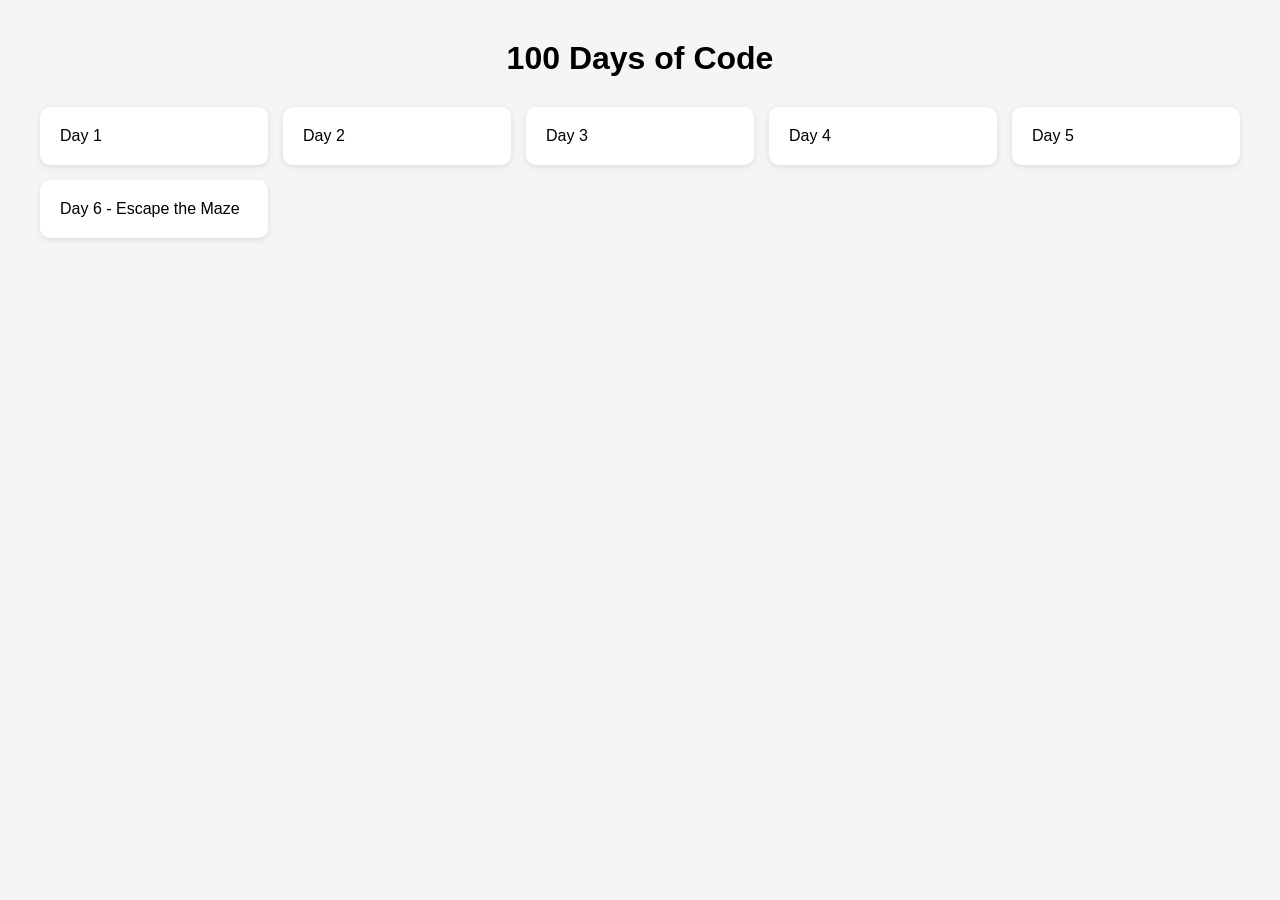
==== index.html @ 80c037fe "Create index.html" ====
<!DOCTYPE html>
<html lang="en">
<head>
  <meta charset="UTF-8">
  <title>100 Days of Code</title>
  <style>
    body {
      font-family: Arial, sans-serif;
      margin: 40px;
      background: #f5f5f5;
    }

    h1 {
      text-align: center;
    }

    .grid {
      display: grid;
      grid-template-columns: repeat(auto-fill, minmax(220px, 1fr));
      gap: 15px;
      margin-top: 30px;
    }

    a.card {
      display: block;
      padding: 20px;
      background: white;
      border-radius: 10px;
      text-decoration: none;
      color: black;
      box-shadow: 0 2px 6px rgba(0,0,0,0.1);
      transition: 0.2s;
    }

    a.card:hover {
      transform: translateY(-3px);
      box-shadow: 0 4px 12px rgba(0,0,0,0.2);
    }
  </style>
</head>

<body>

  <h1>100 Days of Code</h1>

  <div class="grid">
    <a class="card" href="./Day 1 - .../">Day 1</a>
    <a class="card" href="./Day 2 - .../">Day 2</a>
    <a class="card" href="./Day 3 - .../">Day 3</a>
    <a class="card" href="./Day 4 - .../">Day 4</a>
    <a class="card" href="./Day 5 - .../">Day 5</a>
    <a class="card" href="./Day 6 - Escape the Maze/">Day 6 - Escape the Maze</a>
  </div>

</body>
</html>
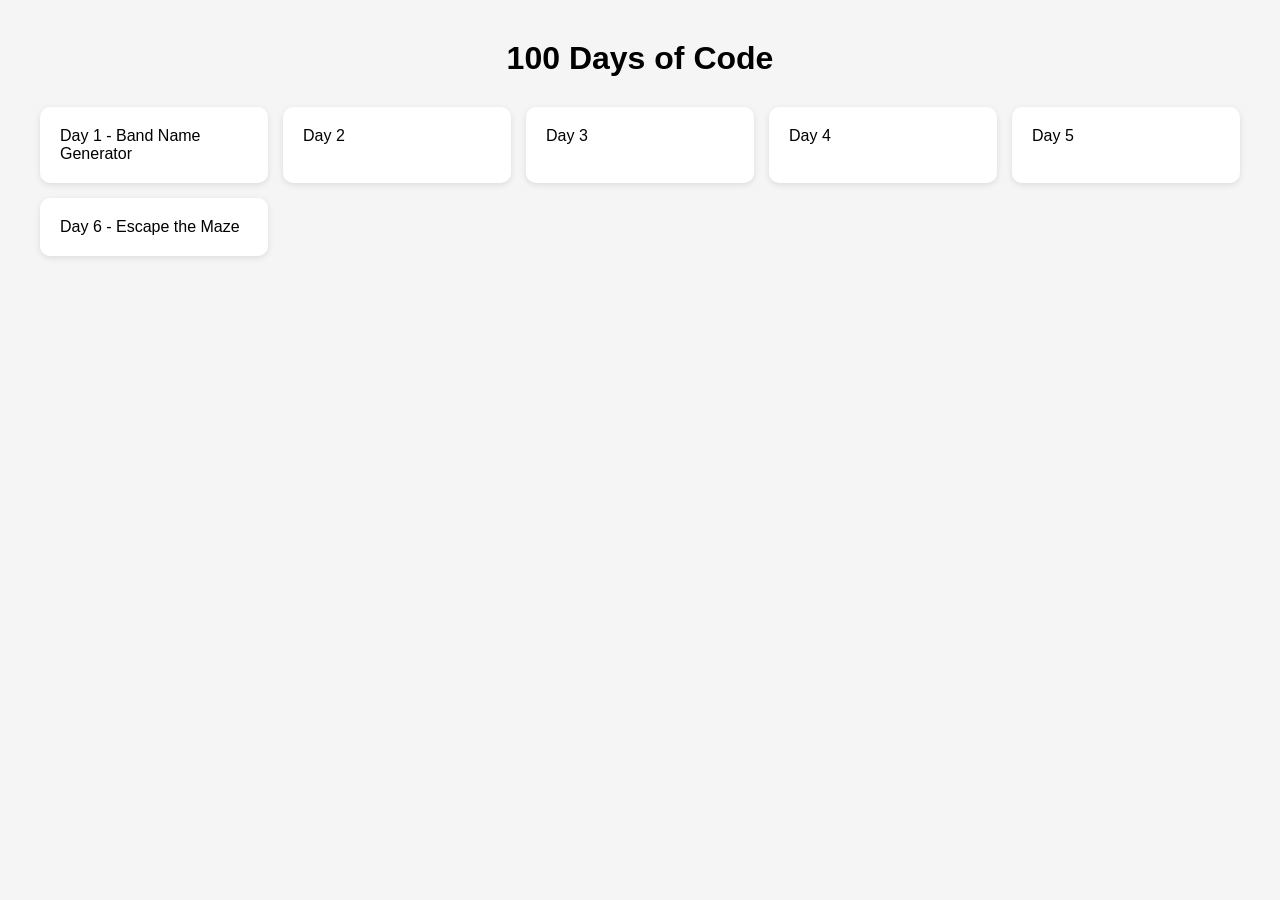
==== commit 3b0e3142: "Update index.html" ====
--- a/index.html
+++ b/index.html
@@ -44,7 +44,7 @@
   <h1>100 Days of Code</h1>
 
   <div class="grid">
-    <a class="card" href="./Day 1 - .../">Day 1</a>
+    <a class="card" href="./Day 1 - Band Name Generator/">Day 1 - Band Name Generator</a>
     <a class="card" href="./Day 2 - .../">Day 2</a>
     <a class="card" href="./Day 3 - .../">Day 3</a>
     <a class="card" href="./Day 4 - .../">Day 4</a>
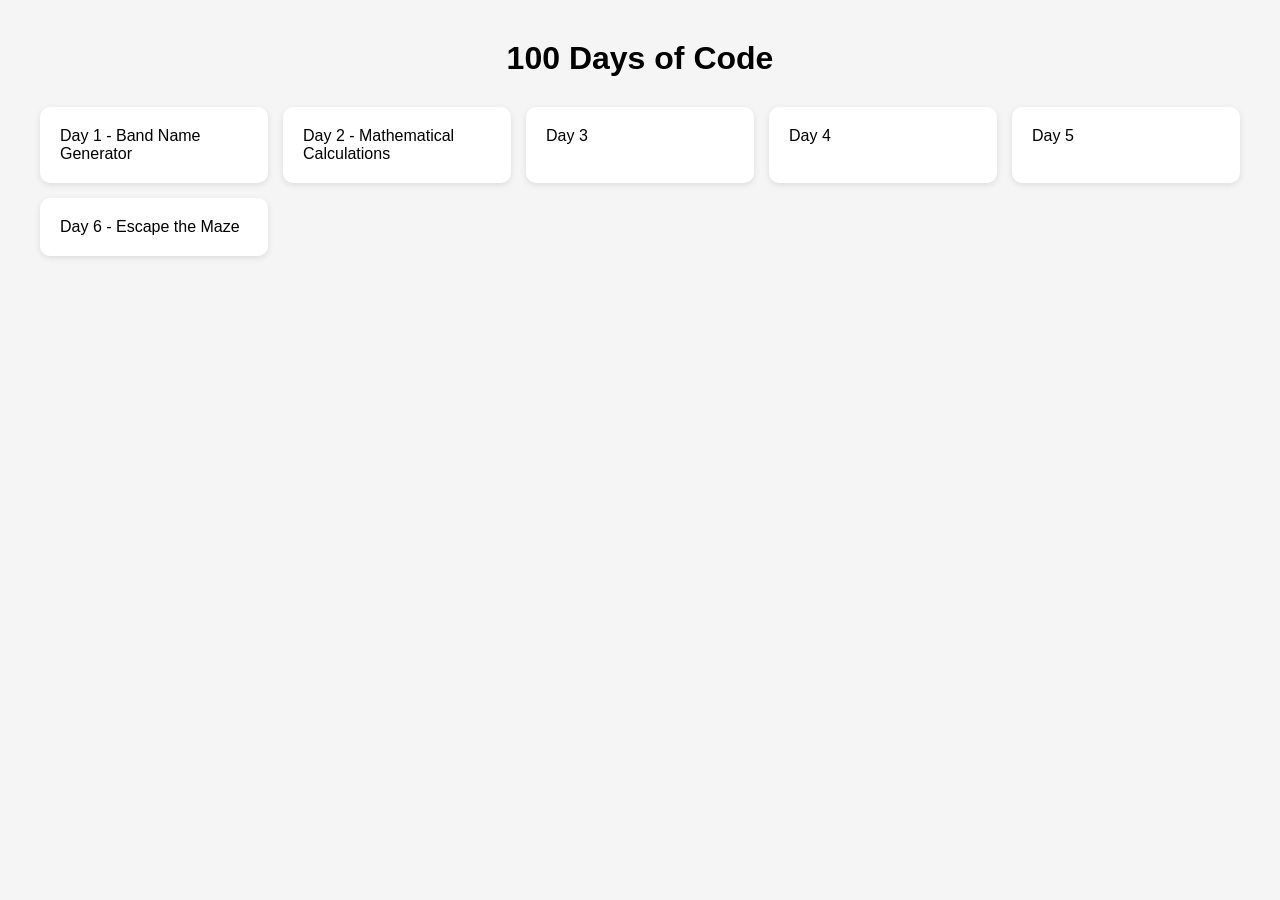
==== commit a7538192: "Update Day 2 link to point to Mathematical Calculations" ====
--- a/index.html
+++ b/index.html
@@ -45,7 +45,7 @@
 
   <div class="grid">
     <a class="card" href="./Day 1 - Band Name Generator/">Day 1 - Band Name Generator</a>
-    <a class="card" href="./Day 2 - .../">Day 2</a>
+    <a class="card" href="./Day 2 - Mathematical Calculations/">Day 2 - Mathematical Calculations</a>
     <a class="card" href="./Day 3 - .../">Day 3</a>
     <a class="card" href="./Day 4 - .../">Day 4</a>
     <a class="card" href="./Day 5 - .../">Day 5</a>
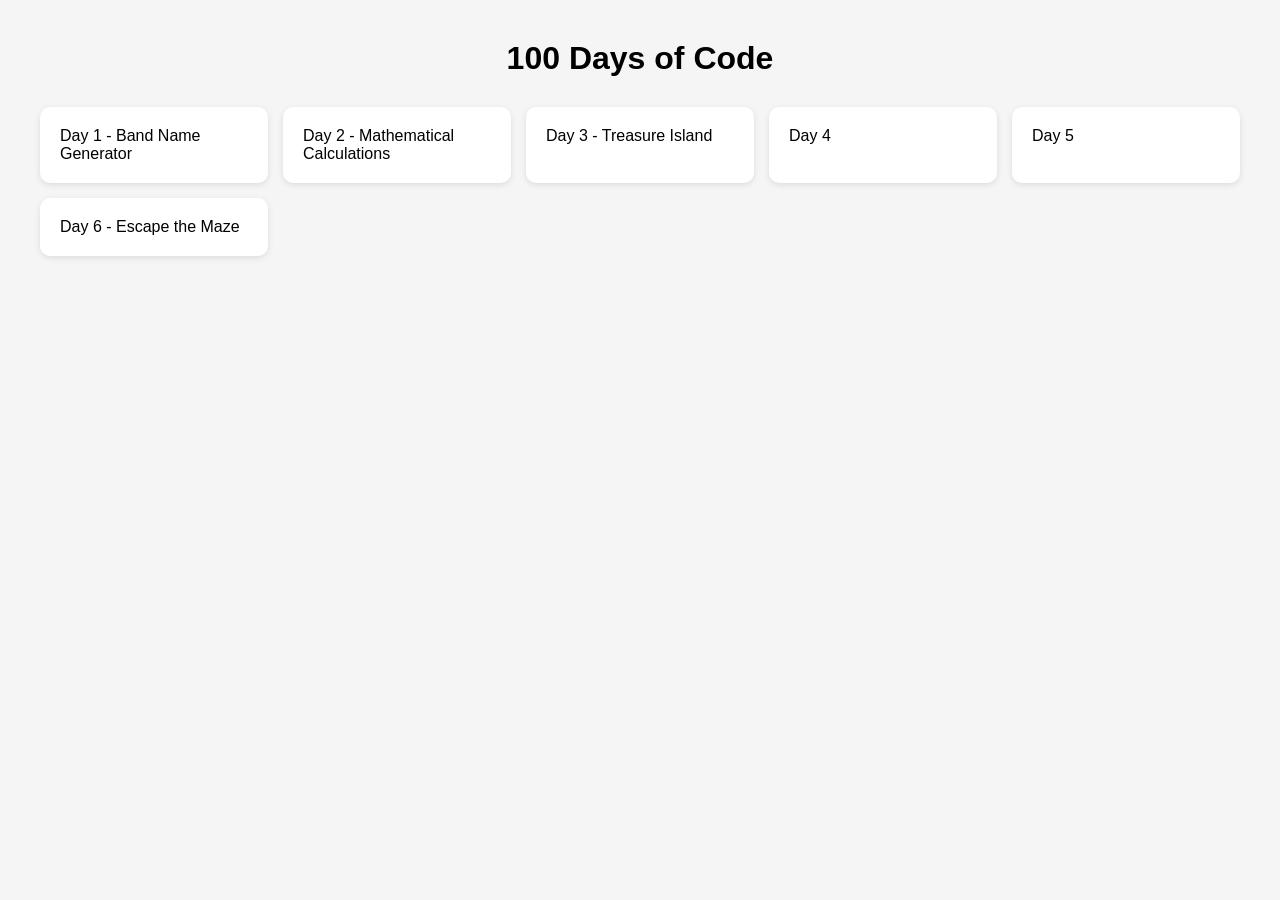
==== commit de756c6e: "Update index.html" ====
--- a/index.html
+++ b/index.html
@@ -46,7 +46,7 @@
   <div class="grid">
     <a class="card" href="./Day 1 - Band Name Generator/">Day 1 - Band Name Generator</a>
     <a class="card" href="./Day 2 - Mathematical Calculations/">Day 2 - Mathematical Calculations</a>
-    <a class="card" href="./Day 3 - .../">Day 3</a>
+    <a class="card" href="./Day 3 - Treasure Island/">Day 3 - Treasure Island</a>
     <a class="card" href="./Day 4 - .../">Day 4</a>
     <a class="card" href="./Day 5 - .../">Day 5</a>
     <a class="card" href="./Day 6 - Escape the Maze/">Day 6 - Escape the Maze</a>
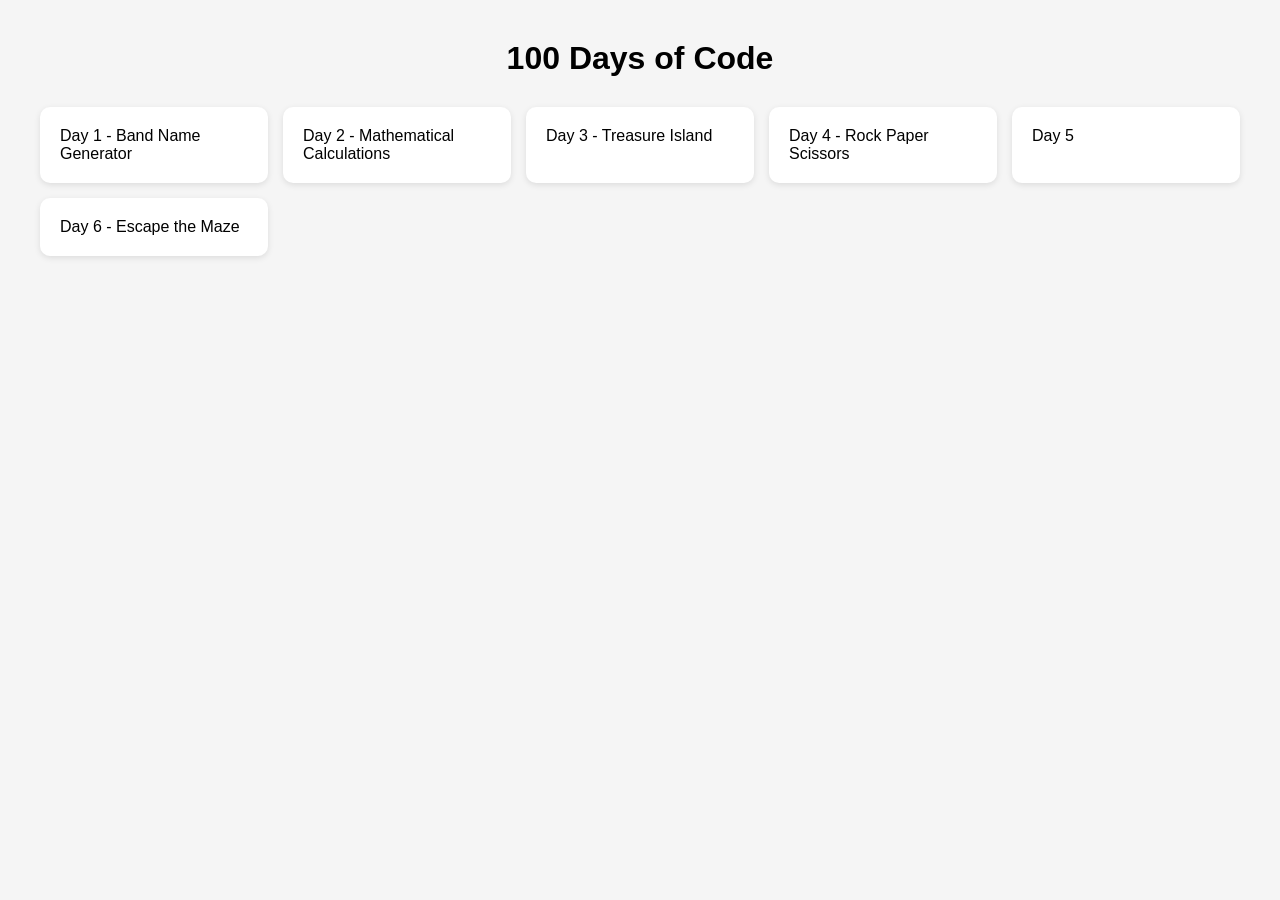
==== commit 0e05229a: "Update index.html" ====
--- a/index.html
+++ b/index.html
@@ -47,7 +47,7 @@
     <a class="card" href="./Day 1 - Band Name Generator/">Day 1 - Band Name Generator</a>
     <a class="card" href="./Day 2 - Mathematical Calculations/">Day 2 - Mathematical Calculations</a>
     <a class="card" href="./Day 3 - Treasure Island/">Day 3 - Treasure Island</a>
-    <a class="card" href="./Day 4 - .../">Day 4</a>
+    <a class="card" href="./Day 4 - Rock Paper Scissors/">Day 4 - Rock Paper Scissors</a>
     <a class="card" href="./Day 5 - .../">Day 5</a>
     <a class="card" href="./Day 6 - Escape the Maze/">Day 6 - Escape the Maze</a>
   </div>
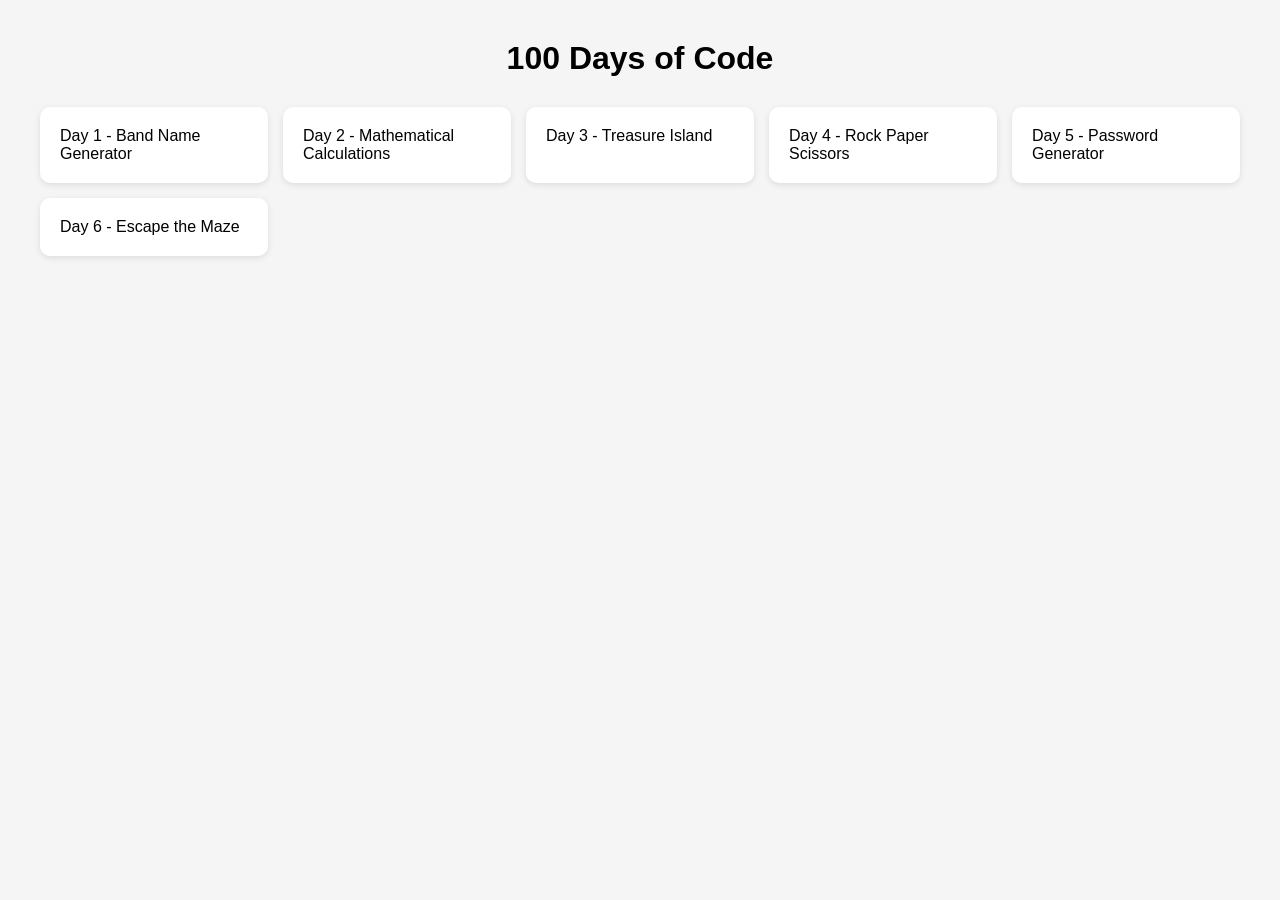
==== commit 7d637521: "Update index.html" ====
--- a/index.html
+++ b/index.html
@@ -48,7 +48,7 @@
     <a class="card" href="./Day 2 - Mathematical Calculations/">Day 2 - Mathematical Calculations</a>
     <a class="card" href="./Day 3 - Treasure Island/">Day 3 - Treasure Island</a>
     <a class="card" href="./Day 4 - Rock Paper Scissors/">Day 4 - Rock Paper Scissors</a>
-    <a class="card" href="./Day 5 - .../">Day 5</a>
+    <a class="card" href="./Day 5 - Password Generator/">Day 5 - Password Generator</a>
     <a class="card" href="./Day 6 - Escape the Maze/">Day 6 - Escape the Maze</a>
   </div>
 
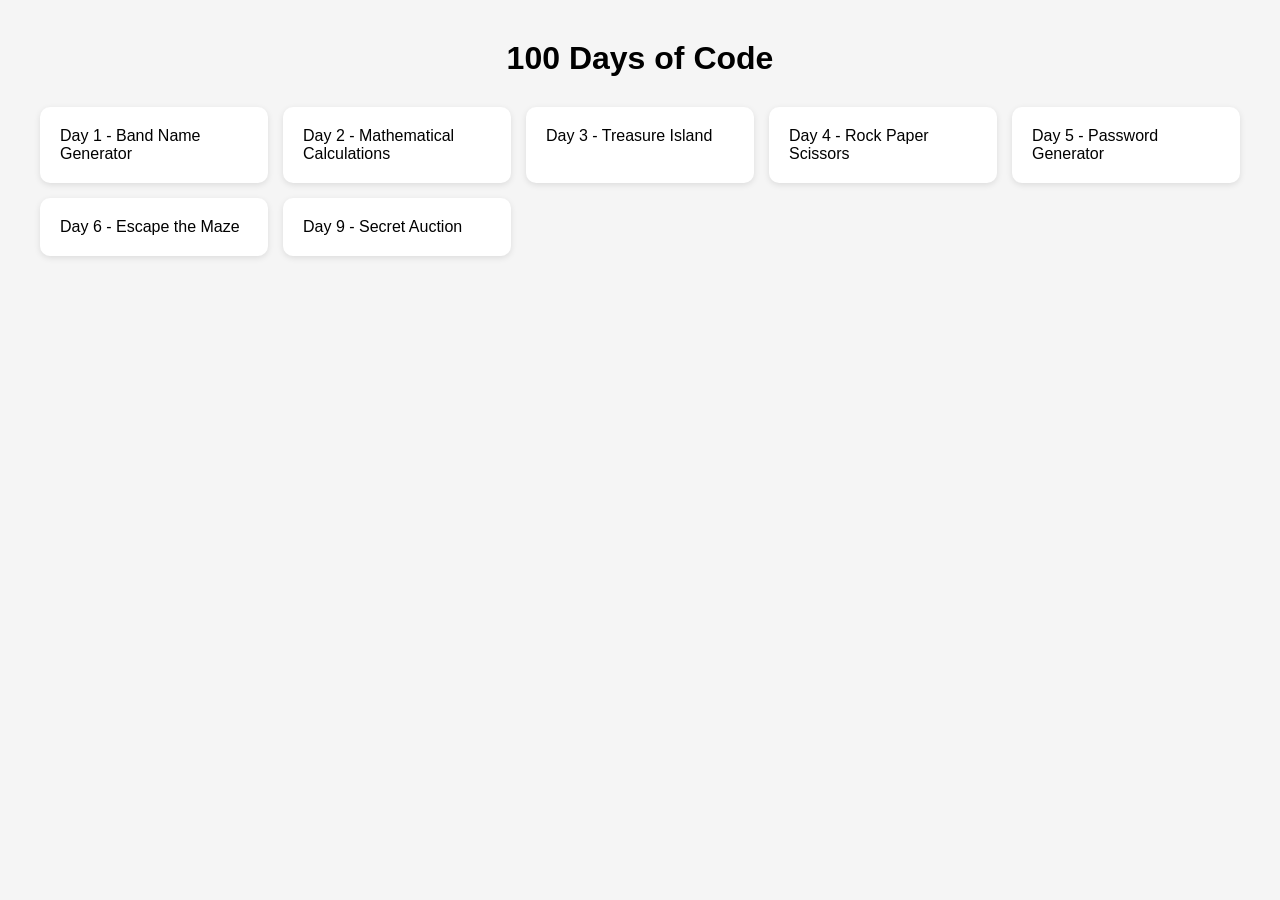
==== commit 53a9de46: "Add Day 9 - Secret Auction project and update index/README" ====
--- a/index.html
+++ b/index.html
@@ -50,6 +50,7 @@
     <a class="card" href="./Day 4 - Rock Paper Scissors/">Day 4 - Rock Paper Scissors</a>
     <a class="card" href="./Day 5 - Password Generator/">Day 5 - Password Generator</a>
     <a class="card" href="./Day 6 - Escape the Maze/">Day 6 - Escape the Maze</a>
+    <a class="card" href="./Day 9 - Secret Auction/">Day 9 - Secret Auction</a>
   </div>
 
 </body>
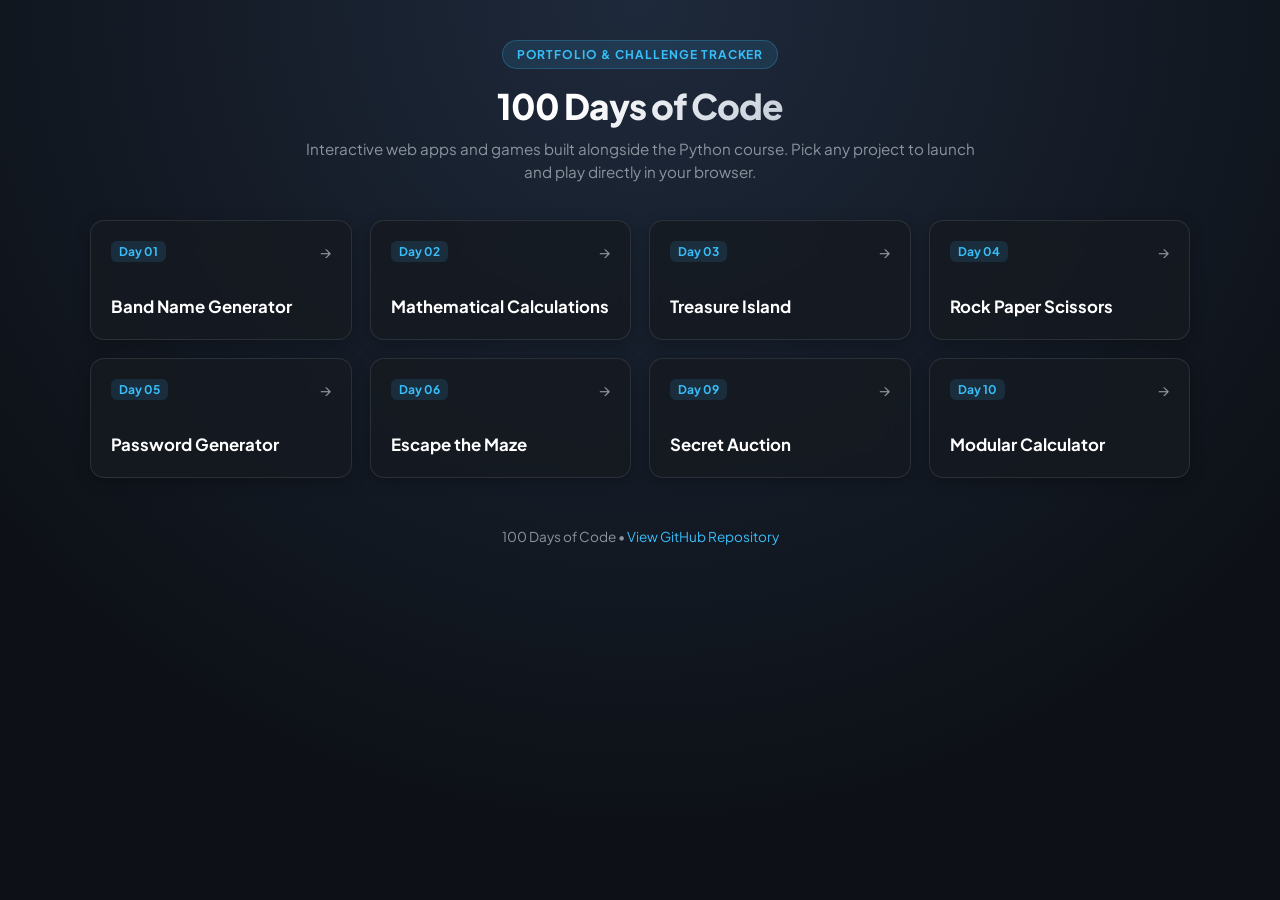
==== commit 4a017082: "feat(day10): rename folder to Day 10 - Calculator, add web frontend, and link to hub" ====
--- a/index.html
+++ b/index.html
@@ -1,57 +1,233 @@
-<!DOCTYPE html>
+﻿<!DOCTYPE html>
 <html lang="en">
 <head>
   <meta charset="UTF-8">
-  <title>100 Days of Code</title>
+  <meta name="viewport" content="width=device-width, initial-scale=1.0">
+  <title>100 Days of Code 🚀</title>
+  <link rel="preconnect" href="https://fonts.googleapis.com">
+  <link rel="preconnect" href="https://fonts.gstatic.com" crossorigin>
+  <link href="https://fonts.googleapis.com/css2?family=Plus+Jakarta+Sans:wght@400;500;600;700;800&display=swap" rel="stylesheet">
   <style>
+    :root {
+      --bg: #0d1117;
+      --card-bg: rgba(22, 27, 34, 0.85);
+      --card-border: rgba(240, 246, 252, 0.1);
+      --card-hover: rgba(30, 41, 59, 0.95);
+      --accent: #38bdf8;
+      --text: #f0f6fc;
+      --text-muted: #8b949e;
+    }
+
+    * {
+      box-sizing: border-box;
+      margin: 0;
+      padding: 0;
+    }
+
     body {
-      font-family: Arial, sans-serif;
-      margin: 40px;
-      background: #f5f5f5;
+      font-family: 'Plus Jakarta Sans', -apple-system, BlinkMacSystemFont, "Segoe UI", Roboto, sans-serif;
+      min-height: 100vh;
+      background: radial-gradient(circle at 50% 0%, #1e293b 0%, #0d1117 75%);
+      background-color: var(--bg);
+      color: var(--text);
+      padding: 40px 20px 60px;
+      display: flex;
+      flex-direction: column;
+      align-items: center;
+    }
+
+    .header {
+      text-align: center;
+      max-width: 680px;
+      margin-bottom: 36px;
+    }
+
+    .badge {
+      display: inline-block;
+      font-size: 0.75rem;
+      font-weight: 700;
+      text-transform: uppercase;
+      letter-spacing: 0.08em;
+      color: var(--accent);
+      background: rgba(56, 189, 248, 0.12);
+      border: 1px solid rgba(56, 189, 248, 0.25);
+      padding: 6px 14px;
+      border-radius: 9999px;
+      margin-bottom: 14px;
     }
 
     h1 {
-      text-align: center;
+      font-size: 2.2rem;
+      font-weight: 800;
+      letter-spacing: -0.03em;
+      margin-bottom: 10px;
+      background: linear-gradient(135deg, #ffffff 40%, #94a3b8 100%);
+      -webkit-background-clip: text;
+      -webkit-text-fill-color: transparent;
+    }
+
+    p.subtitle {
+      font-size: 0.95rem;
+      color: var(--text-muted);
+      line-height: 1.5;
     }
 
     .grid {
       display: grid;
-      grid-template-columns: repeat(auto-fill, minmax(220px, 1fr));
-      gap: 15px;
-      margin-top: 30px;
+      grid-template-columns: repeat(auto-fill, minmax(260px, 1fr));
+      gap: 18px;
+      width: 100%;
+      max-width: 1100px;
     }
 
     a.card {
-      display: block;
+      display: flex;
+      flex-direction: column;
+      justify-content: space-between;
+      min-height: 120px;
       padding: 20px;
-      background: white;
-      border-radius: 10px;
+      background: var(--card-bg);
+      border: 1px solid var(--card-border);
+      border-radius: 14px;
       text-decoration: none;
-      color: black;
-      box-shadow: 0 2px 6px rgba(0,0,0,0.1);
-      transition: 0.2s;
+      color: var(--text);
+      box-shadow: 0 4px 15px rgba(0, 0, 0, 0.25);
+      transition: all 0.2s cubic-bezier(0.4, 0, 0.2, 1);
+      backdrop-filter: blur(12px);
     }
 
     a.card:hover {
-      transform: translateY(-3px);
-      box-shadow: 0 4px 12px rgba(0,0,0,0.2);
+      transform: translateY(-4px);
+      background: var(--card-hover);
+      border-color: rgba(56, 189, 248, 0.35);
+      box-shadow: 0 10px 25px rgba(0, 0, 0, 0.4), 0 0 20px rgba(56, 189, 248, 0.15);
+    }
+
+    .card-top {
+      display: flex;
+      justify-content: space-between;
+      align-items: center;
+      margin-bottom: 12px;
+    }
+
+    .card-day {
+      font-size: 0.75rem;
+      font-weight: 700;
+      color: var(--accent);
+      background: rgba(56, 189, 248, 0.12);
+      padding: 3px 8px;
+      border-radius: 6px;
+    }
+
+    .card-arrow {
+      color: var(--text-muted);
+      font-size: 1rem;
+      transition: transform 0.2s ease;
+    }
+
+    a.card:hover .card-arrow {
+      transform: translateX(3px);
+      color: var(--accent);
+    }
+
+    .card-title {
+      font-size: 1.05rem;
+      font-weight: 700;
+      color: #fff;
+      line-height: 1.35;
+    }
+
+    footer {
+      margin-top: 50px;
+      color: var(--text-muted);
+      font-size: 0.85rem;
+      text-align: center;
+    }
+    
+    footer a {
+      color: var(--accent);
+      text-decoration: none;
     }
   </style>
 </head>
 
 <body>
 
-  <h1>100 Days of Code</h1>
+  <header class="header">
+    <span class="badge">Portfolio & Challenge Tracker</span>
+    <h1>100 Days of Code</h1>
+    <p class="subtitle">Interactive web apps and games built alongside the Python course. Pick any project to launch and play directly in your browser.</p>
+  </header>
 
   <div class="grid">
-    <a class="card" href="./Day 1 - Band Name Generator/">Day 1 - Band Name Generator</a>
-    <a class="card" href="./Day 2 - Mathematical Calculations/">Day 2 - Mathematical Calculations</a>
-    <a class="card" href="./Day 3 - Treasure Island/">Day 3 - Treasure Island</a>
-    <a class="card" href="./Day 4 - Rock Paper Scissors/">Day 4 - Rock Paper Scissors</a>
-    <a class="card" href="./Day 5 - Password Generator/">Day 5 - Password Generator</a>
-    <a class="card" href="./Day 6 - Escape the Maze/">Day 6 - Escape the Maze</a>
-    <a class="card" href="./Day 9 - Secret Auction/">Day 9 - Secret Auction</a>
+    <a class="card" href="./Day 1 - Band Name Generator/">
+      <div class="card-top">
+        <span class="card-day">Day 01</span>
+        <span class="card-arrow">→</span>
+      </div>
+      <div class="card-title">Band Name Generator</div>
+    </a>
+
+    <a class="card" href="./Day 2 - Mathematical Calculations/">
+      <div class="card-top">
+        <span class="card-day">Day 02</span>
+        <span class="card-arrow">→</span>
+      </div>
+      <div class="card-title">Mathematical Calculations</div>
+    </a>
+
+    <a class="card" href="./Day 3 - Treasure Island/">
+      <div class="card-top">
+        <span class="card-day">Day 03</span>
+        <span class="card-arrow">→</span>
+      </div>
+      <div class="card-title">Treasure Island</div>
+    </a>
+
+    <a class="card" href="./Day 4 - Rock Paper Scissors/">
+      <div class="card-top">
+        <span class="card-day">Day 04</span>
+        <span class="card-arrow">→</span>
+      </div>
+      <div class="card-title">Rock Paper Scissors</div>
+    </a>
+
+    <a class="card" href="./Day 5 - Password Generator/">
+      <div class="card-top">
+        <span class="card-day">Day 05</span>
+        <span class="card-arrow">→</span>
+      </div>
+      <div class="card-title">Password Generator</div>
+    </a>
+
+    <a class="card" href="./Day 6 - Escape the Maze/">
+      <div class="card-top">
+        <span class="card-day">Day 06</span>
+        <span class="card-arrow">→</span>
+      </div>
+      <div class="card-title">Escape the Maze</div>
+    </a>
+
+    <a class="card" href="./Day 9 - Secret Auction/">
+      <div class="card-top">
+        <span class="card-day">Day 09</span>
+        <span class="card-arrow">→</span>
+      </div>
+      <div class="card-title">Secret Auction</div>
+    </a>
+
+    <a class="card" href="./Day 10 - Calculator/">
+      <div class="card-top">
+        <span class="card-day">Day 10</span>
+        <span class="card-arrow">→</span>
+      </div>
+      <div class="card-title">Modular Calculator</div>
+    </a>
   </div>
+
+  <footer>
+    <p>100 Days of Code • <a href="https://github.com/aliallam123/100-Days-of-Code" target="_blank">View GitHub Repository</a></p>
+  </footer>
 
 </body>
 </html>
